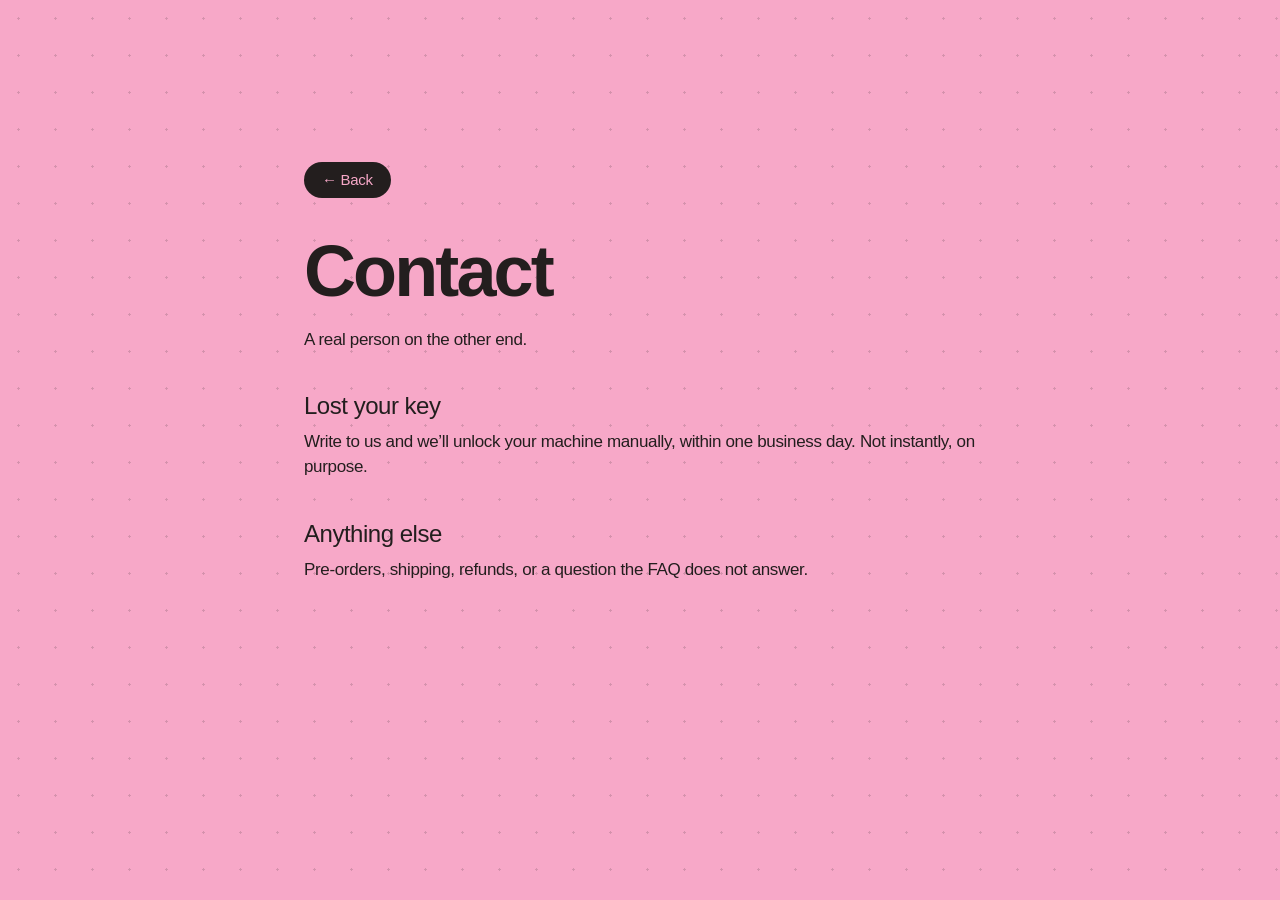
==== public/pages/contact.html @ 3013edf2 "The first batch ships in November, and Contact lost its placeholder note Every mention of the limite" ====
<!DOCTYPE html>
<html lang="en" style="--bg-top: rgb(247, 168, 200);">
<head>
  <meta charset="UTF-8">
  <meta name="viewport" content="width=device-width, initial-scale=1.0">
  <title>Contact — Stick</title>
  <link rel="icon" href="../assets/icon.svg">
  <meta name="theme-color" content="#f7a8c8">
  <link rel="stylesheet" href="../assets/styles.css?v=68b6ad6c">
</head>
<body>
  <div class="bg-wash" aria-hidden="true"></div>
  <div class="bg-dots" aria-hidden="true"></div>
  <main class="doc-page">
    <a class="doc-back buzz-pill" href="../index.html">&#8592; Back</a>
    <h1>Contact</h1>
    <p>A real person on the other end.</p>
    <h2>Lost your key</h2>
    <p>Write to us and we&#8217;ll unlock your machine manually, within one business day. Not instantly, on purpose.</p>
    <h2>Anything else</h2>
    <p>Pre-orders, shipping, refunds, or a question the FAQ does not answer.</p>
  </main>
</body>
</html>
---- public/assets/styles.css ----
/* ==========================================================================
   Buzz — landing site styles
   ========================================================================== */

:root {
  --buzz-ink: #231e1e;
  --buzz-yellow: #d7d72e;
  --buzz-pink: #f7a8c8;
  --stick-key: #f718a9; /* sampled from the lit face of the key photo */
  --stick-shell: #aab9bf; /* the gray key, from the Shopify product image */
  /* Standard cursor shapes in solid deep blue. The keyword after each is
     the system fallback. */
  --cursor-arrow: url("data:image/svg+xml,%3Csvg xmlns='http://www.w3.org/2000/svg' width='24' height='24' viewBox='0 0 24 24'%3E%3Cpath d='M4 2.5v17.2l4.6-4.4 3 6.8 3-1.3-3-6.7h6.4z' fill='%231b3fd6' stroke='%231b3fd6' stroke-width='1.5' stroke-linejoin='round'/%3E%3C/svg%3E") 4 3, auto;
  --cursor-hand: url("data:image/svg+xml,%3Csvg xmlns='http://www.w3.org/2000/svg' width='24' height='24' viewBox='0 0 24 24'%3E%3Cpath d='M9 3.5a1.5 1.5 0 0 1 3 0V10h.5V8.5a1.5 1.5 0 0 1 3 0V10h.5V9.5a1.5 1.5 0 0 1 3 0v5.5c0 3.3-2.2 6-5.5 6h-1.2c-2 0-3.4-.9-4.5-2.4l-3.1-4.2a1.5 1.5 0 0 1 2.3-1.9L9 14z' fill='%231b3fd6' stroke='%231b3fd6' stroke-width='1.4' stroke-linejoin='round'/%3E%3C/svg%3E") 10 2, pointer;
  --cursor-text: url("data:image/svg+xml,%3Csvg xmlns='http://www.w3.org/2000/svg' width='24' height='24' viewBox='0 0 24 24'%3E%3Cpath d='M9 3h6M9 21h6M12 3v18' fill='none' stroke='%231b3fd6' stroke-width='2.5' stroke-linecap='round'/%3E%3C/svg%3E") 12 12, text;
  --buzz-lime: #dbfa52;
  --buzz-blue: #d7e7f5;
  --buzz-dot: rgba(35, 30, 30, 0.16);
  --bg-top: var(--buzz-pink);
  --font-sans: "Cash Sans", -apple-system, BlinkMacSystemFont, "Segoe UI",
    Inter, Helvetica, Arial, sans-serif;
}

*,
*::before,
*::after { box-sizing: border-box; }

html {
  background: var(--buzz-pink);
  color: var(--buzz-ink);
  -webkit-font-smoothing: antialiased;
  -moz-osx-font-smoothing: grayscale;
  scroll-behavior: smooth;
}

body {
  margin: 0;
  font-family: var(--font-sans);
  font-size: 16px;
  letter-spacing: -0.02em;
  overflow-x: hidden;
}

img { max-width: 100%; }

html { cursor: var(--cursor-arrow); }
p, h1, h2, h3, h4, li, blockquote { cursor: var(--cursor-text); }
a, button, summary, label, [role="button"] { cursor: var(--cursor-hand); }
img, video { cursor: var(--cursor-arrow); }
[hidden] { display: none !important; }

@media (prefers-reduced-motion: reduce) {
  html { scroll-behavior: auto; }
  *,
  *::before,
  *::after {
    animation-duration: 0.001ms !important;
    animation-iteration-count: 1 !important;
    transition-duration: 0.001ms !important;
  }
}

/* --------------------------------------------------------------------------
   Background layers
   -------------------------------------------------------------------------- */

.bg-wash {
  position: fixed;
  inset: 0;
  z-index: 0;
  pointer-events: none;
  background: linear-gradient(var(--bg-top), var(--bg-top));
}

.bg-dots {
  position: fixed;
  inset: 0;
  z-index: 1;
  pointer-events: none;
  background-color: transparent;
  background-image: radial-gradient(circle, var(--buzz-dot) 1.2px, transparent 1.3px);
  background-size: 37px 37px;
}

/* --------------------------------------------------------------------------
   Shared pieces
   -------------------------------------------------------------------------- */

.buzz-pill {
  transition: transform 0.28s cubic-bezier(0.2, 0.8, 0.2, 1), opacity 0.2s ease;
}
.buzz-pill:hover { transform: translateY(-1px) scale(1.03); }
.buzz-pill:active { transform: translateY(0) scale(0.98); }

.hover-fade { transition: opacity 0.25s ease, transform 0.35s ease; }
.hover-fade:hover { opacity: 0.72; }

.nowrap { white-space: nowrap; }
.filter-defs { position: absolute; pointer-events: none; }


.buzz-site {
  position: relative;
  z-index: 2;
}

[data-reveal] {
  opacity: 0;
  transform: translateY(32px);
  transition: opacity 0.9s cubic-bezier(0.2, 0.8, 0.2, 1),
    transform 0.9s cubic-bezier(0.2, 0.8, 0.2, 1);
}
[data-reveal].is-in {
  opacity: 1;
  transform: none;
}

@keyframes caret-blink { 0%, 100% { opacity: 1; } 50% { opacity: 0; } }
@keyframes msg-in {
  from { opacity: 0; transform: translateY(8px); }
  to { opacity: 1; transform: none; }
}

/* --------------------------------------------------------------------------
   Chrome
   -------------------------------------------------------------------------- */

.chrome-logo {
  position: fixed;
  top: 24px;
  left: 24px;
  z-index: 50;
  background: none;
  border: 0;
  cursor: var(--cursor-hand);
  color: var(--buzz-ink);
  padding: 0;
  line-height: 0;
}
.chrome-bee-logo { display: block; }

.chrome-right {
  position: fixed;
  top: 24px;
  right: 24px;
  z-index: 50;
  display: flex;
  align-items: center;
  gap: 8px;
}

.chrome-social {
  display: inline-flex;
  align-items: center;
  justify-content: center;
  width: 36px;
  height: 36px;
  border-radius: 50%;
  background: var(--buzz-ink);
  color: var(--bg-top);
  text-decoration: none;
}

.chrome-download {
  display: inline-flex;
  align-items: center;
  gap: 7px;
  border: 0;
  cursor: var(--cursor-hand);
  font: inherit;
  font-size: 16px;
  line-height: 0.9;
  padding: 11px 18px;
  border-radius: 20px;
  background: var(--buzz-ink);
  color: var(--bg-top);
  text-decoration: none;
  letter-spacing: -0.02em;
}

.chrome-builtby {
  position: fixed;
  bottom: 21px;
  left: 24px;
  z-index: 50;
  display: flex;
  align-items: center;
  gap: 4px;
  font-size: 13px;
  color: var(--buzz-ink);
  line-height: 1;
  text-decoration: none;
  transition: opacity 0.25s ease;
}
.chrome-builtby:hover { opacity: 0.66; }
.block-mark {
  display: inline-block;
  width: 10px;
  height: 10px;
  background-color: var(--buzz-ink);
  -webkit-mask-image: url("block-logo.svg");
  mask-image: url("block-logo.svg");
  -webkit-mask-repeat: no-repeat;
  mask-repeat: no-repeat;
  -webkit-mask-size: contain;
  mask-size: contain;
  -webkit-mask-position: center;
  mask-position: center;
}

/* --------------------------------------------------------------------------
   Bees
   -------------------------------------------------------------------------- */

.bee-layer,
.cta-bees,
.footer-bees {
  position: absolute;
  inset: 0;
  pointer-events: none;
  overflow: visible;
}
.bee-layer-back { z-index: 0; }
.bee-layer-front { z-index: 2; }

.bee {
  position: absolute;
  top: 0;
  left: 0;
  width: 46px;
  height: 31px;
  transform-origin: center center;
  will-change: transform;
}
.bee-sprite {
  display: block;
  overflow: visible;
  animation: bee-flap 0.34s steps(2, end) infinite;
  animation-delay: var(--flap-delay, 0s);
}
@keyframes bee-flap {
  0%, 100% { transform: scaleY(1); }
  50% { transform: scaleY(0.86); }
}

/* --------------------------------------------------------------------------
   Hero
   -------------------------------------------------------------------------- */

.hero {
  position: relative;
  display: flex;
  align-items: center;
  padding: 136px 0 80px;
}

.hero-inner {
  display: flex;
  align-items: center;
  gap: clamp(24px, 4vw, 64px);
  width: 100%;
  padding: 0;
  position: relative;
  z-index: 3;
}

.hero-wordmark-group { position: relative; flex: 0 0 auto; }

.hero-wordmark {
  font-size: clamp(104px, 19vw, 300px);
  font-weight: 700;
  margin: 0 0 0 15px;
  line-height: 0.9;
  letter-spacing: -0.04em;
  user-select: none;
  color: var(--buzz-ink);
  white-space: nowrap;
  filter: url("#buzz-fuzz-hero");
  position: relative;
  z-index: 1;
  will-change: transform, filter, opacity;
  animation: wordmark-in 1.1s cubic-bezier(0.2, 0.8, 0.2, 1) both;
}
@keyframes wordmark-in {
  from { opacity: 0; transform: translateY(24px) scale(0.98); }
  to { opacity: 1; transform: none; }
}

.hero-copy {
  max-width: 640px;
  flex: 0 1 auto;
  min-width: 0;
  padding-right: 6vw;
  margin-top: clamp(48px, 5.5vw, 88px);
  position: relative;
  z-index: 3;
}
.hero-scroll-cue {
  position: absolute;
  bottom: 7px;
  left: 50%;
  transform: translateX(-50%);
  z-index: 4;
  padding: 10px;
  border: none;
  background: transparent;
  color: var(--buzz-ink);
  line-height: 0;
  cursor: var(--cursor-hand);
}
.hero-scroll-cue svg {
  width: clamp(17px, 1.25vw, 25px);
  height: auto;
  transform: rotate(90deg);
  display: block;
}
.hero-scroll-cue > span {
  display: block;
  animation: cue-bob 2.4s ease-in-out infinite;
}
@keyframes cue-bob {
  0%, 100% { transform: translateY(0); }
  50% { transform: translateY(6px); }
}

/* --------------------------------------------------------------------------
   Features
   -------------------------------------------------------------------------- */

.features-section {
  min-height: 100vh;
  display: flex;
  flex-direction: column;
  padding-bottom: 9vh;
}

.features-heading {
  text-align: center;
  margin: var(--features-heading-margin, 22vh auto 0);
  max-width: 760px;
  padding: 0 6vw;
  font-size: clamp(24px, 2.5vw, 34px);
  font-weight: 400;
  line-height: 1.04;
  letter-spacing: -0.02em;
  color: var(--buzz-ink);
  text-wrap: balance;
}

.features-spacer { flex: 1; min-height: 48px; }

.features-track {
  display: flex;
  gap: 16px;
  padding: var(--features-track-padding, 0 20px);
  overflow-x: auto;
  justify-content: var(--features-track-justify, center);
  scroll-snap-type: x proximity;
  scrollbar-width: none;
}
.features-track::-webkit-scrollbar { display: none; }

.feature-card {
  flex: 0 0 auto;
  width: clamp(252px, 25vw, 340px);
  scroll-snap-align: center;
  border-radius: 18px;
  background: var(--buzz-ink);
  color: var(--buzz-blue);
  overflow: hidden;
  display: flex;
  flex-direction: column;
  transition: transform 0.4s cubic-bezier(0.2, 0.8, 0.2, 1),
    opacity 0.9s cubic-bezier(0.2, 0.8, 0.2, 1);
}
.feature-card:hover { transform: translateY(-6px); }


.feature-card-text { padding: 20px 20px 24px; }
.feature-card-text h3 {
  font-size: 15px;
  font-weight: 500;
  letter-spacing: -0.02em;
  line-height: 1.1;
  margin: 0 0 10px;
  color: inherit;
}
.feature-card-text p {
  font-size: 15px;
  font-weight: 400;
  line-height: 1.35;
  letter-spacing: -0.02em;
  margin: 0;
  color: inherit;
  opacity: 0.78;
}

/* --------------------------------------------------------------------------
   CTA
   -------------------------------------------------------------------------- */

/* --------------------------------------------------------------------------
   Footer
   -------------------------------------------------------------------------- */

.footer-wrap { position: relative; }

.site-footer {
  position: relative;
  min-height: clamp(520px, 72vh, 760px);
  display: grid;
  place-items: center;
  background: transparent;
}

.footer-bees {
  inset: -140px 0 0;
  overflow: hidden;
  z-index: 1;
}

.footer-wordmark-static {
  position: absolute;
  inset: 0;
  z-index: 0;
  overflow: hidden;
  display: grid;
  place-items: center;
  color: var(--buzz-blue);
  font-size: clamp(165px, 46vw, 960px);
  font-weight: 700;
  line-height: 0.9;
  letter-spacing: -0.02em;
  white-space: nowrap;
  transform: translate(-1.5vw, calc(-45px - 5vh));
  user-select: none;
  filter: url("#buzz-fuzz-footer");
  opacity: 0.92;
  pointer-events: none;
}

.footer-wordmark-marquee {
  position: absolute;
  inset: 0;
  z-index: 0;
  display: none;
  align-items: center;
  overflow: hidden;
  pointer-events: none;
  transform: translateY(-5vh);
}
.buzz-marquee-track {
  display: flex;
  flex-shrink: 0;
  animation: marquee 18s linear infinite;
}
.buzz-marquee-group { display: flex; flex-shrink: 0; }
.buzz-marquee-group span {
  display: block;
  padding: 0 0.12em;
  font-size: clamp(165px, 62vw, 520px);
  font-weight: 700;
  line-height: 0.9;
  letter-spacing: -0.02em;
  color: var(--buzz-blue);
  filter: url("#buzz-fuzz-footer-mobile");
}
@keyframes marquee {
  from { transform: translateX(0); }
  to { transform: translateX(-50%); }
}

.footer-content {
  position: relative;
  z-index: 2;
  display: flex;
  flex-direction: column;
  align-items: center;
  padding: 0 6vw;
  text-align: center;
}
.footer-type {
  color: var(--buzz-ink);
  font-size: clamp(32px, 4.8vw, 72px);
  font-weight: 400;
  line-height: 0.95;
  letter-spacing: -0.02em;
  margin: 0;
  min-height: 1em;
}
.type-caret {
  margin-left: 2px;
  animation: caret-blink 1.05s steps(2, end) infinite;
}

.footer-actions {
  margin-top: 28px;
  display: flex;
  align-items: center;
  justify-content: center;
  gap: 10px;
  flex-wrap: wrap;
}
.footer-pill {
  display: inline-flex;
  align-items: center;
  gap: 7px;
  border: 0;
  cursor: var(--cursor-hand);
  font: inherit;
  font-size: 16px;
  line-height: 0.9;
  justify-content: center;
  min-height: 36px;
  padding: 11px 18px;
  border-radius: 20px;
  background: var(--buzz-ink);
  color: var(--buzz-blue);
  text-decoration: none;
  letter-spacing: -0.02em;
}
.footer-pill-social { gap: 8px; padding: 11px 18px 11px 15px; }

.footer-open-source-note {
  position: absolute;
  right: 24px;
  bottom: 46px;
  z-index: 5;
  margin: 0;
  font-size: 13px;
  color: var(--buzz-ink);
  line-height: 1;
  letter-spacing: -0.02em;
}

.legal-footer-wrap {
  position: absolute;
  bottom: 0;
  left: 0;
  right: 0;
  z-index: 3;
}
.legal-footer {
  text-align: center;
  padding: 0 6vw 21px;
  font-size: 13px;
  line-height: 1;
  letter-spacing: -0.01em;
  color: #000;
}
.legal-link { color: #000; text-decoration: none; }
.legal-link:hover { text-decoration: underline; }
.legal-link-sep { margin: 0 10px; opacity: 0.45; }
.footer-mobile-only { display: none; }

/* --------------------------------------------------------------------------
   Responsive
   -------------------------------------------------------------------------- */

@media (max-width: 1080px) {
  .hero-inner { flex-direction: column; align-items: flex-start; padding: 0 8vw; }
  .hero-copy { padding-right: 0; margin-top: 28px; }
  .hero-wordmark { font-size: clamp(88px, 24vw, 220px); margin-left: 0; }
  .features-track { --features-track-justify: flex-start; --features-track-padding: 0 6vw; }
}

@media (max-width: 980px) {
  .footer-open-source-note { display: none; }
}

@media (max-width: 760px) {
  .chrome-builtby:not(.footer-mobile-only) { display: none; }
  .footer-open-source-note { display: none; }
  .footer-mobile-only { display: flex; justify-content: center; }
  .footer-open-source-mobile { display: block; margin-bottom: 18px; }
  .legal-links-row { display: flex; flex-wrap: wrap; justify-content: center; gap: 6px 0; }
  .legal-link-sep { margin: 0 8px; }
  .features-heading { --features-heading-margin: 14vh auto 0; }
  .footer-wordmark-static { display: none; }
  .footer-wordmark-marquee { display: flex; }
  .site-footer { min-height: 460px; }
}

@media (max-width: 420px) {
  .chrome-right { top: 16px; right: 16px; }
  .chrome-logo { top: 16px; left: 16px; }
  .hero-inner { padding: 0 6vw; }
}

/* --------------------------------------------------------------------------
   Sub pages
   -------------------------------------------------------------------------- */

.doc-page {
  position: relative;
  z-index: 2;
  max-width: 720px;
  margin: 0 auto;
  padding: 18vh 24px 14vh;
}
.doc-page h1 {
  font-size: clamp(38px, 6vw, 72px);
  font-weight: 700;
  line-height: 0.92;
  letter-spacing: -0.04em;
  margin: 0 0 24px;
}
.doc-page h2 {
  font-size: clamp(18px, 2vw, 24px);
  font-weight: 500;
  letter-spacing: -0.02em;
  margin: 40px 0 10px;
}
.doc-page p,
.doc-page li {
  font-size: 17px;
  line-height: 1.45;
  letter-spacing: -0.02em;
  margin: 0 0 14px;
}
.doc-page ul { padding-left: 20px; }
.doc-page a { color: var(--buzz-ink); text-underline-offset: 3px; }
.doc-page .doc-back {
  display: inline-flex;
  align-items: center;
  gap: 8px;
  margin-bottom: 40px;
  padding: 11px 18px;
  border-radius: 20px;
  background: var(--buzz-ink);
  color: var(--bg-top);
  text-decoration: none;
  font-size: 15px;
  line-height: 0.9;
}
.doc-note {
  margin-top: 48px;
  padding: 16px 18px;
  border-radius: 14px;
  border: 1px solid rgba(35, 30, 30, 0.28);
  font-size: 14px;
  line-height: 1.4;
}

/* --------------------------------------------------------------------------
   Hero copy
   -------------------------------------------------------------------------- */

/* type scale matches getstick.website's hero: --text-hero, headline, --text-lead */
.hero-copy h1 {
  font-size: clamp(2.5rem, 5.2vw, 4.5rem);
  font-weight: 700;
  line-height: 0.95;
  letter-spacing: -0.035em;
  margin: 0;
  color: var(--buzz-ink);
}
.hero-sub {
  font-size: clamp(1.125rem, 1.6vw, 1.375rem);
  line-height: 1.625;
  margin: 28px 0 0;
  max-width: 32rem;
  color: var(--buzz-ink);
  opacity: 0.72;
}
.hero-cta,
.pricing-cta {
  display: inline-flex;
  align-items: center;
  justify-content: center;
  min-height: 44px;
  padding: 0 24px;
  border-radius: 22px;
  background: var(--buzz-ink);
  color: var(--bg-top);
  text-decoration: none;
  font-size: 16px;
  line-height: 0.9;
}
.hero-cta {
  margin-top: 36px;
  padding: 16px 32px;
  border-radius: 999px;
  font-size: 17px;
  font-weight: 500;
  line-height: 1.2;
}
.hero-fine {
  font-size: 14px;
  line-height: 1.45;
  margin: 16px 0 0;
  max-width: 40em;
  color: var(--buzz-ink);
  opacity: 0.66;
}
.pricing-note,
.platforms-req {
  font-size: 13px;
  line-height: 1.4;
  margin: 14px 0 0;
  max-width: 40em;
  color: var(--buzz-ink);
  opacity: 0.66;
}
.pricing-note a { color: inherit; }

/* --------------------------------------------------------------------------
   Shared band layout
   -------------------------------------------------------------------------- */

.band {
  position: relative;
  padding: 80px 6vw;
  max-width: 1180px;
  margin: 0 auto;
}
.band-heading {
  font-size: clamp(30px, 4vw, 60px);
  font-weight: 400;
  line-height: 0.98;
  letter-spacing: -0.03em;
  margin: 0 0 18px;
  color: var(--buzz-ink);
  text-wrap: balance;
  max-width: 18em;
}
.band-sub {
  font-size: clamp(16px, 1.5vw, 19px);
  line-height: 1.35;
  margin: 0 0 40px;
  max-width: 42em;
  color: var(--buzz-ink);
  opacity: 0.82;
}
.band-kicker {
  margin: 44px 0 0;
  font-size: clamp(20px, 2.4vw, 30px);
  line-height: 1.1;
  letter-spacing: -0.02em;
  color: var(--buzz-ink);
  text-wrap: balance;
}

/* --------------------------------------------------------------------------
   How it works
   -------------------------------------------------------------------------- */

.steps {
  list-style: none;
  margin: 44px 0 0;
  padding: 0;
  display: grid;
  grid-template-columns: repeat(auto-fit, minmax(260px, 1fr));
  gap: 40px 36px;
}
.step {
  display: flex;
  flex-direction: column;
}
.step-num {
  display: block;
  font-size: clamp(15px, 1.3vw, 18px);
  font-weight: 500;
  line-height: 1;
  margin-bottom: 20px;
  color: var(--buzz-ink);
  opacity: 0.55;
}
.step h3 {
  font-size: clamp(20px, 2vw, 27px);
  font-weight: 600;
  letter-spacing: -0.03em;
  line-height: 1.08;
  margin: 0 0 14px;
}
.step p {
  font-size: clamp(15px, 1.25vw, 17px);
  line-height: 1.45;
  margin: 0 0 26px;
  opacity: 0.78;
}
/* media sits at the foot of each column, so the three cards line up even
   though the copy above them runs to different lengths */
.step-media {
  display: block;
  width: 100%;
  height: auto;
  margin-top: auto;
  aspect-ratio: 1000 / 918;
  object-fit: cover;
  border-radius: 18px;
  border: 1px solid rgba(35, 30, 30, 0.14);
  background: rgba(35, 30, 30, 0.08);
}

/* --------------------------------------------------------------------------
   Comparison
   -------------------------------------------------------------------------- */

.compare-track {
  margin-top: 40px;
  display: grid;
  grid-template-columns: repeat(auto-fit, minmax(226px, 1fr));
  gap: 14px;
  overflow: visible;
  padding: 0;
}
.compare-card { width: auto; }
.compare-card .feature-card-text { padding: 22px 20px 24px; }
.compare-where {
  font-size: 13px;
  letter-spacing: 0.01em;
  margin: 0 0 10px;
  opacity: 0.55;
}
.compare-card.is-stick {
  background: var(--buzz-ink);
  outline: 2px solid var(--buzz-pink);
  outline-offset: -2px;
}
.compare-card.is-stick h3 { color: var(--buzz-pink); }
.compare-card.is-stick .compare-where { color: var(--buzz-pink); opacity: 0.85; }

/* --------------------------------------------------------------------------
   Pricing
   -------------------------------------------------------------------------- */

.pricing-section { max-width: 1180px; }
/* the key sits beside the card, as on getstick.website; stacks on narrow screens */
.pricing-layout {
  display: grid;
  grid-template-columns: minmax(0, 1fr) minmax(0, 1.1fr);
  align-items: center;
  gap: clamp(32px, 5vw, 72px);
}
.pricing-key {
  display: block;
  width: 100%;
  height: auto;
}
@media (max-width: 900px) {
  .pricing-layout { grid-template-columns: minmax(0, 1fr); }
  .pricing-key { width: min(100%, 440px); margin: 0 auto; }
}
.pricing-card {
  border-radius: 20px;
  background: var(--buzz-ink);
  color: var(--buzz-blue);
  padding: clamp(28px, 4vw, 44px);
}
.pricing-price {
  font-size: clamp(34px, 5vw, 58px);
  font-weight: 700;
  letter-spacing: -0.04em;
  line-height: 0.95;
  margin: 0 0 24px;
}
.pricing-price span {
  font-size: clamp(15px, 1.6vw, 19px);
  font-weight: 400;
  letter-spacing: -0.02em;
  opacity: 0.6;
}
.pricing-list {
  list-style: none;
  margin: 0 0 28px;
  padding: 0;
  display: flex;
  flex-direction: column;
  gap: 12px;
}
.pricing-list li {
  position: relative;
  padding-left: 26px;
  font-size: 15px;
  line-height: 1.4;
  opacity: 0.86;
}
.pricing-list li::before {
  content: "";
  position: absolute;
  left: 0;
  top: 0.45em;
  width: 11px;
  height: 6px;
  border-left: 2px solid var(--stick-key);
  border-bottom: 2px solid var(--stick-key);
  transform: rotate(-45deg);
}
.pricing-card .pricing-cta { color: #0e0b0b; background: var(--stick-key); }

/* The colour choice. Each button is filled with the key it buys, so there is
   nothing to read to know which is which. */
.pricing-choose {
  margin: 0 0 10px;
  font-size: 13px;
  line-height: 1.4;
  opacity: 0.7;
}
.pricing-colours { display: flex; flex-wrap: wrap; gap: 10px; }
.pricing-card .pricing-colour[data-colour="gray"] { background: var(--stick-shell); }
.pricing-card .pricing-note { color: var(--buzz-blue); opacity: 0.55; }

/* --------------------------------------------------------------------------
   Modes
   -------------------------------------------------------------------------- */

.mode-chips {
  list-style: none;
  margin: 0;
  padding: 0;
  display: flex;
  flex-wrap: wrap;
  gap: 10px;
}
.mode-chips li {
  padding: 11px 20px;
  border-radius: 22px;
  border: 1px solid rgba(35, 30, 30, 0.35);
  font-size: 16px;
  line-height: 0.9;
  letter-spacing: -0.02em;
  transition: background 0.25s ease, color 0.25s ease;
}
.mode-chips li:hover {
  background: var(--buzz-ink);
  color: var(--bg-top);
}

/* --------------------------------------------------------------------------
   Details / lost key / platforms
   -------------------------------------------------------------------------- */

.details-grid {
  margin-top: 40px;
  display: grid;
  grid-template-columns: repeat(auto-fit, minmax(300px, 1fr));
  gap: 34px 44px;
}
.detail h3,
.key-card h3 {
  font-size: clamp(17px, 1.7vw, 21px);
  font-weight: 500;
  letter-spacing: -0.02em;
  line-height: 1.12;
  margin: 0 0 8px;
}
.detail p,
.key-card p {
  font-size: 15px;
  line-height: 1.42;
  margin: 0;
  opacity: 0.78;
}

.key-grid {
  display: grid;
  grid-template-columns: repeat(auto-fit, minmax(280px, 1fr));
  gap: 16px;
}
.key-card {
  padding: 26px 24px 28px;
  border-radius: 18px;
  border: 1px solid rgba(35, 30, 30, 0.3);
}

.platforms-copy { max-width: 46em; }
.platforms-copy p {
  font-size: clamp(16px, 1.5vw, 19px);
  line-height: 1.4;
  margin: 0 0 18px;
  opacity: 0.86;
}

/* --------------------------------------------------------------------------
   Questions
   -------------------------------------------------------------------------- */

.faq {
  max-width: 44em;
  border-top: 1px solid rgba(35, 30, 30, 0.25);
}
.faq details { border-bottom: 1px solid rgba(35, 30, 30, 0.25); }
.faq summary {
  list-style: none;
  cursor: var(--cursor-hand);
  display: flex;
  align-items: baseline;
  justify-content: space-between;
  gap: 16px;
  padding: 20px 0;
  font-size: clamp(16px, 1.6vw, 20px);
  letter-spacing: -0.02em;
  line-height: 1.2;
}
.faq summary::-webkit-details-marker { display: none; }
.faq summary::after {
  content: "+";
  flex: 0 0 auto;
  font-size: 1.1em;
  line-height: 1;
  opacity: 0.55;
  transition: transform 0.25s ease;
}
.faq details[open] summary::after { content: "–"; }
.faq details p {
  margin: 0 0 22px;
  padding-right: 40px;
  font-size: 15px;
  line-height: 1.45;
  opacity: 0.78;
  animation: msg-in 0.35s ease both;
}
.faq-all { margin: 28px 0 0; font-size: 15px; }
.faq-all a { color: var(--buzz-ink); text-underline-offset: 3px; }

/* --------------------------------------------------------------------------
   Footer copy
   -------------------------------------------------------------------------- */

.footer-fine {
  margin: 18px 0 0;
  font-size: 15px;
  line-height: 1.35;
  color: var(--buzz-ink);
  opacity: 0.7;
}

@media (max-width: 760px) {
  .compare-card { width: 78vw; }
  .chrome-builtby { display: none; }
}

/* section rhythm matches getstick.website: 80px on phones, 112px from 768px */
@media (min-width: 768px) {
  .band { padding-top: 112px; padding-bottom: 112px; }
  .hero { padding: 168px 0 112px; }
}
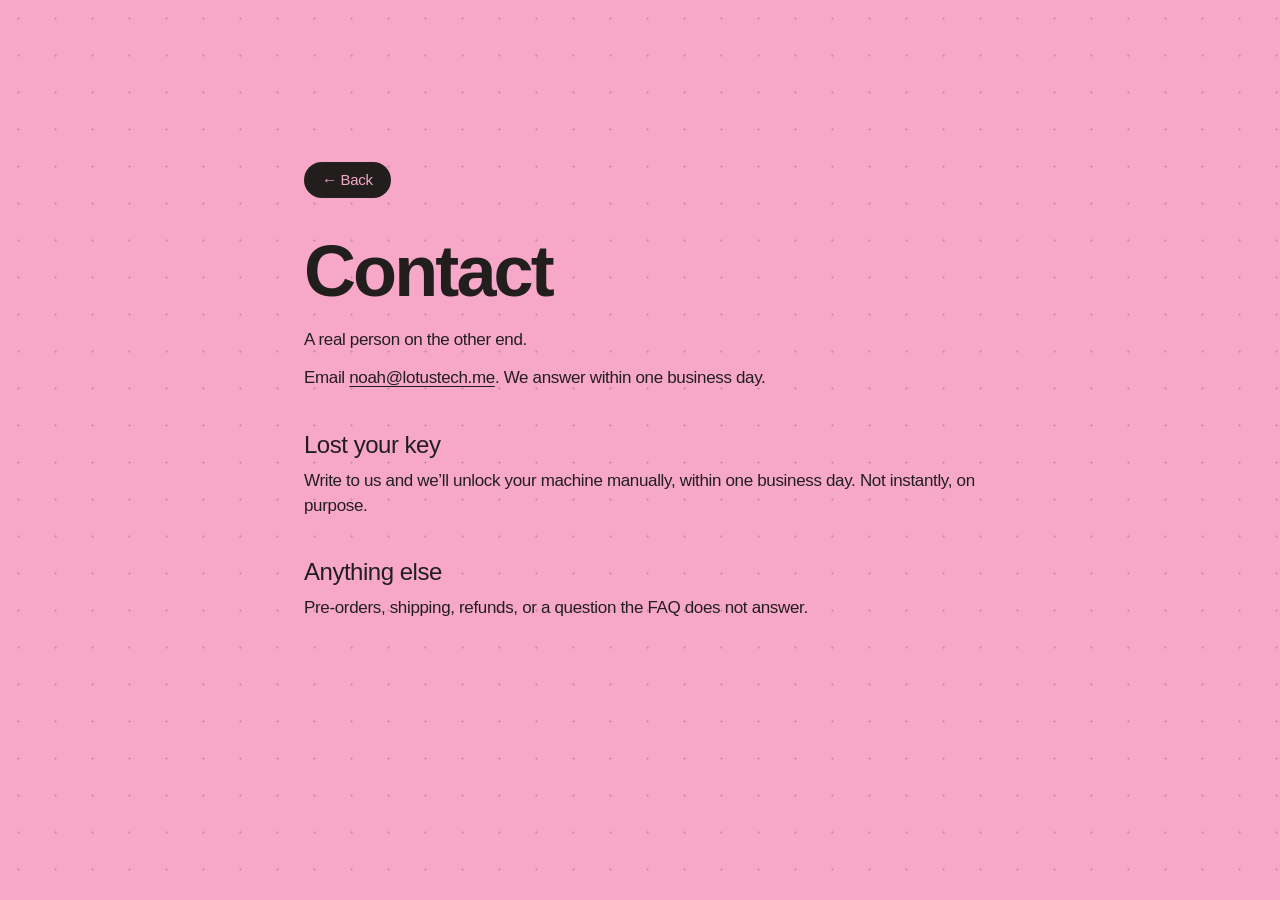
==== commit 8750774f: "The contact page has the email address Co-Authored-By: Claude Opus 5.5 <noreply@anthropic.com>" ====
--- a/public/pages/contact.html
+++ b/public/pages/contact.html
@@ -4,9 +4,9 @@
   <meta charset="UTF-8">
   <meta name="viewport" content="width=device-width, initial-scale=1.0">
   <title>Contact — Stick</title>
-  <link rel="icon" href="../assets/icon.svg">
+  <link rel="icon" href="/favicon.svg" type="image/svg+xml">
   <meta name="theme-color" content="#f7a8c8">
-  <link rel="stylesheet" href="../assets/styles.css?v=68b6ad6c">
+  <link rel="stylesheet" href="../assets/styles.css?v=ea9d69bd">
 </head>
 <body>
   <div class="bg-wash" aria-hidden="true"></div>
@@ -15,6 +15,7 @@
     <a class="doc-back buzz-pill" href="../index.html">&#8592; Back</a>
     <h1>Contact</h1>
     <p>A real person on the other end.</p>
+    <p>Email <a href="mailto:noah@lotustech.me">noah@lotustech.me</a>. We answer within one business day.</p>
     <h2>Lost your key</h2>
     <p>Write to us and we&#8217;ll unlock your machine manually, within one business day. Not instantly, on purpose.</p>
     <h2>Anything else</h2>
--- a/public/assets/styles.css
+++ b/public/assets/styles.css
@@ -257,9 +257,13 @@
 .hero-inner {
   display: flex;
   align-items: center;
-  gap: clamp(24px, 4vw, 64px);
+  /* The wordmark and the copy as one centred pair, with the same space either
+     side of it. It sat against the left edge before, leaving the right third
+     of a wide screen empty. */
+  justify-content: center;
+  gap: clamp(48px, 8.4vw, 154px);
   width: 100%;
-  padding: 0;
+  padding: 0 5vw;
   position: relative;
   z-index: 3;
 }
@@ -269,7 +273,7 @@
 .hero-wordmark {
   font-size: clamp(104px, 19vw, 300px);
   font-weight: 700;
-  margin: 0 0 0 15px;
+  margin: 0;
   line-height: 0.9;
   letter-spacing: -0.04em;
   user-select: none;
@@ -290,8 +294,8 @@
   max-width: 640px;
   flex: 0 1 auto;
   min-width: 0;
-  padding-right: 6vw;
-  margin-top: clamp(48px, 5.5vw, 88px);
+  padding-right: 0;
+  margin-top: 0;
   position: relative;
   z-index: 3;
 }
@@ -558,7 +562,7 @@
    -------------------------------------------------------------------------- */
 
 @media (max-width: 1080px) {
-  .hero-inner { flex-direction: column; align-items: flex-start; padding: 0 8vw; }
+  .hero-inner { flex-direction: column; align-items: flex-start; padding: 0 8vw; gap: clamp(24px, 4vw, 64px); }
   .hero-copy { padding-right: 0; margin-top: 28px; }
   .hero-wordmark { font-size: clamp(88px, 24vw, 220px); margin-left: 0; }
   .features-track { --features-track-justify: flex-start; --features-track-padding: 0 6vw; }
@@ -633,6 +637,34 @@
   font-size: 15px;
   line-height: 0.9;
 }
+/* The demo video breaks out of the 720px text column, up to 1280px: the
+   Stick window in the recording is a third of its width and needs the room. */
+.doc-page .doc-video {
+  display: block;
+  width: min(1280px, calc(100vw - 48px));
+  height: auto;
+  margin: 36px 0 0 calc((100% - min(1280px, calc(100vw - 48px))) / 2);
+  border-radius: 14px;
+  background: var(--buzz-ink);
+}
+.doc-page .doc-caption { margin-top: 12px; font-size: 14px; opacity: 0.66; }
+.doc-chapters { margin: 24px 0 28px; }
+.doc-chapters > div {
+  display: grid;
+  grid-template-columns: 4rem 1fr;
+  gap: 16px;
+  padding: 16px 0;
+  border-top: 1px solid rgba(35, 30, 30, 0.18);
+}
+.doc-chapters dt {
+  font-size: 15px;
+  font-variant-numeric: tabular-nums;
+  opacity: 0.66;
+  padding-top: 2px;
+}
+.doc-chapters dd { margin: 0; font-size: 17px; line-height: 1.45; letter-spacing: -0.02em; }
+.doc-chapters dd strong { display: block; font-weight: 600; margin-bottom: 4px; }
+
 .doc-note {
   margin-top: 48px;
   padding: 16px 18px;
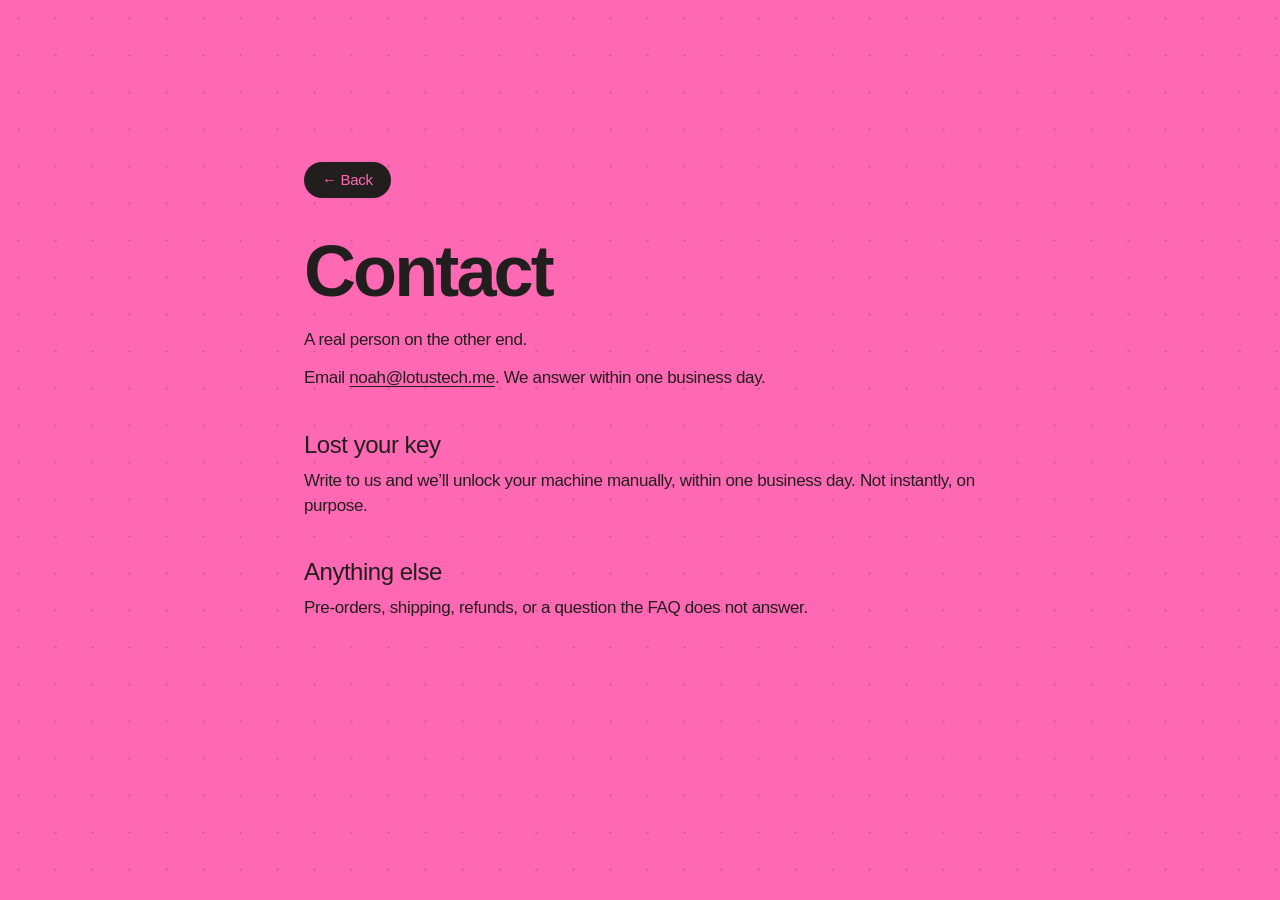
==== commit 383ec874: "The pink is hot pink #ff69b4 in place of the pastel #f7a8c8: the background, the colour the scroll f" ====
--- a/public/pages/contact.html
+++ b/public/pages/contact.html
@@ -1,12 +1,12 @@
 <!DOCTYPE html>
-<html lang="en" style="--bg-top: rgb(247, 168, 200);">
+<html lang="en" style="--bg-top: rgb(255, 105, 180);">
 <head>
   <meta charset="UTF-8">
   <meta name="viewport" content="width=device-width, initial-scale=1.0">
   <title>Contact — Stick</title>
   <link rel="icon" href="/favicon.svg" type="image/svg+xml">
-  <meta name="theme-color" content="#f7a8c8">
-  <link rel="stylesheet" href="../assets/styles.css?v=ea9d69bd">
+  <meta name="theme-color" content="#ff69b4">
+  <link rel="stylesheet" href="../assets/styles.css?v=8f772442">
 </head>
 <body>
   <div class="bg-wash" aria-hidden="true"></div>
--- a/public/assets/styles.css
+++ b/public/assets/styles.css
@@ -5,7 +5,7 @@
 :root {
   --buzz-ink: #231e1e;
   --buzz-yellow: #d7d72e;
-  --buzz-pink: #f7a8c8;
+  --buzz-pink: #ff69b4;
   --stick-key: #f718a9; /* sampled from the lit face of the key photo */
   --stick-shell: #aab9bf; /* the gray key, from the Shopify product image */
   /* Standard cursor shapes in solid deep blue. The keyword after each is
